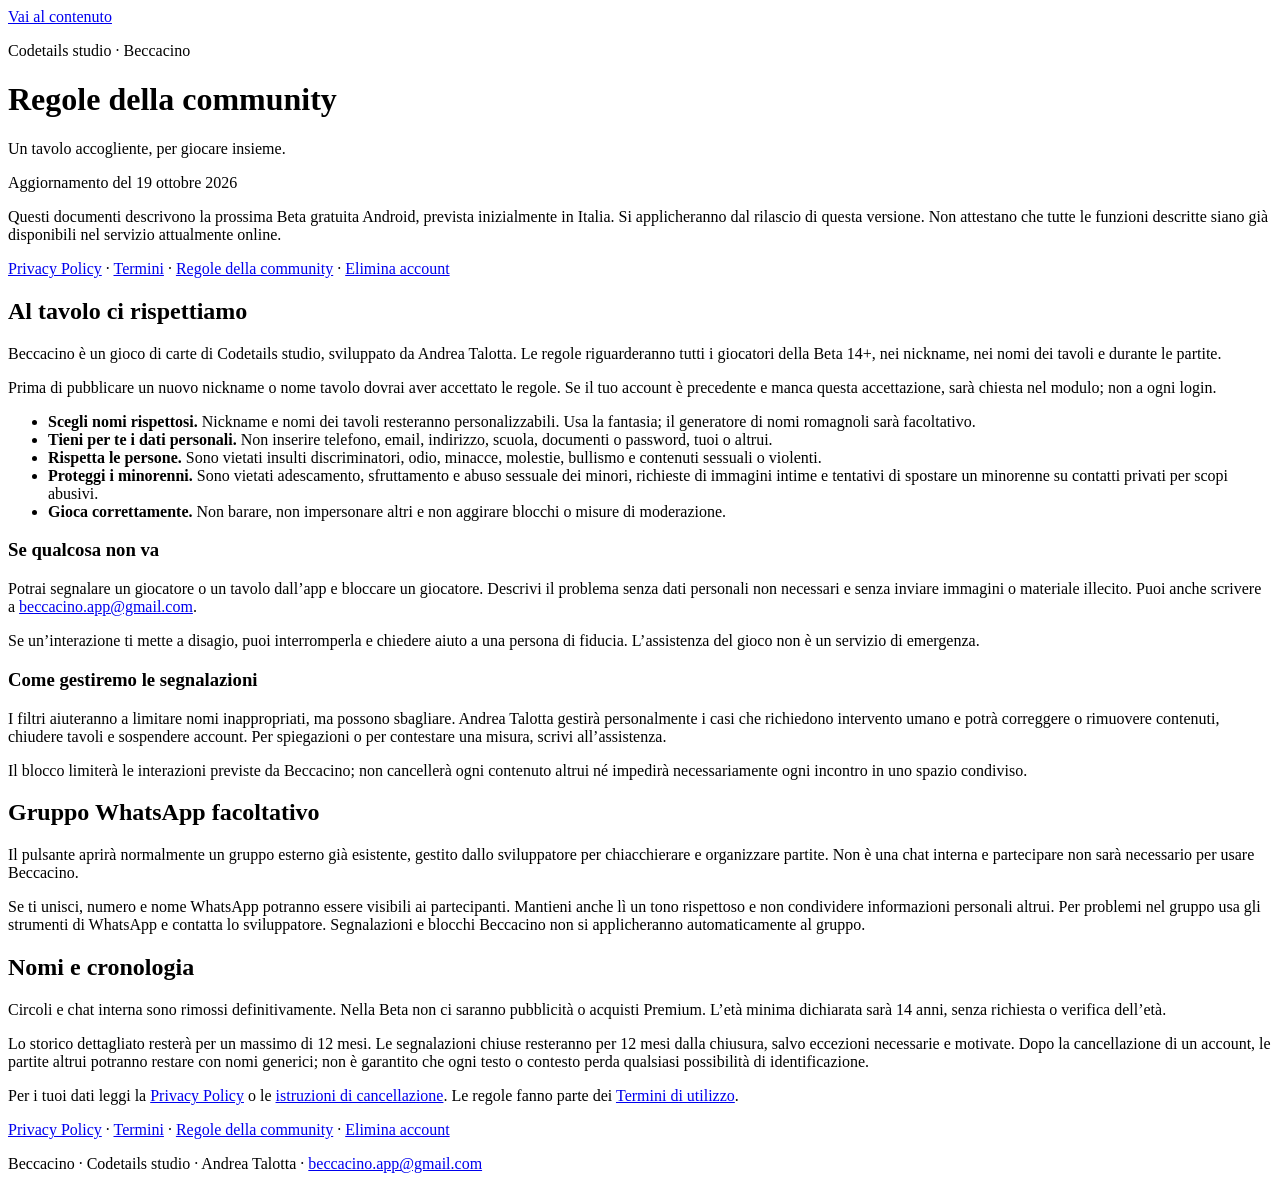
==== community.html @ 6ca405fb "Add community.html to Beccacino legal site" ====
<!doctype html>
<html lang="it">
<head>
  <meta charset="utf-8">
  <meta name="viewport" content="width=device-width, initial-scale=1">
  <meta name="description" content="Un tavolo accogliente, per giocare insieme.">
  <meta name="referrer" content="no-referrer">
  <meta http-equiv="Content-Security-Policy" content="default-src 'none'; style-src 'self'; base-uri 'none'; form-action 'none'">
  <title>Regole della community — Beccacino</title>
  <link rel="stylesheet" href="styles.css">
</head>
<body>
  <a class="skip" href="#contenuto">Vai al contenuto</a>
  <header>
    <p class="eyebrow">Codetails studio · Beccacino</p>
    <h1>Regole della community</h1>
    <p>Un tavolo accogliente, per giocare insieme.</p>
    <p>Aggiornamento del <time datetime="2026-10-19">19 ottobre 2026</time></p>
  </header>
  <main id="contenuto" tabindex="-1">
    <aside class="notice" aria-label="Versione del servizio"><p>Questi documenti descrivono la prossima Beta gratuita Android, prevista inizialmente in Italia. Si applicheranno dal rilascio di questa versione. Non attestano che tutte le funzioni descritte siano già disponibili nel servizio attualmente online.</p></aside>
    <nav aria-label="Documenti di Beccacino"><a href="index.html">Privacy Policy</a> · <a href="terms.html">Termini</a> · <a href="community.html">Regole della community</a> · <a href="delete-account.html">Elimina account</a></nav>
    <section aria-labelledby="regole">
      <h2 id="regole">Al tavolo ci rispettiamo</h2>
      <p>Beccacino è un gioco di carte di Codetails studio, sviluppato da Andrea Talotta. Le regole riguarderanno tutti i giocatori della Beta 14+, nei nickname, nei nomi dei tavoli e durante le partite.</p>
      <p>Prima di pubblicare un nuovo nickname o nome tavolo dovrai aver accettato le regole. Se il tuo account è precedente e manca questa accettazione, sarà chiesta nel modulo; non a ogni login.</p>
      <ul>
        <li><strong>Scegli nomi rispettosi.</strong> Nickname e nomi dei tavoli resteranno personalizzabili. Usa la fantasia; il generatore di nomi romagnoli sarà facoltativo.</li>
        <li><strong>Tieni per te i dati personali.</strong> Non inserire telefono, email, indirizzo, scuola, documenti o password, tuoi o altrui.</li>
        <li><strong>Rispetta le persone.</strong> Sono vietati insulti discriminatori, odio, minacce, molestie, bullismo e contenuti sessuali o violenti.</li>
        <li><strong>Proteggi i minorenni.</strong> Sono vietati adescamento, sfruttamento e abuso sessuale dei minori, richieste di immagini intime e tentativi di spostare un minorenne su contatti privati per scopi abusivi.</li>
        <li><strong>Gioca correttamente.</strong> Non barare, non impersonare altri e non aggirare blocchi o misure di moderazione.</li>
      </ul>
      <h3>Se qualcosa non va</h3>
      <p>Potrai segnalare un giocatore o un tavolo dall’app e bloccare un giocatore. Descrivi il problema senza dati personali non necessari e senza inviare immagini o materiale illecito. Puoi anche scrivere a <a href="mailto:beccacino.app@gmail.com">beccacino.app@gmail.com</a>.</p>
      <p>Se un’interazione ti mette a disagio, puoi interromperla e chiedere aiuto a una persona di fiducia. L’assistenza del gioco non è un servizio di emergenza.</p>
      <h3>Come gestiremo le segnalazioni</h3>
      <p>I filtri aiuteranno a limitare nomi inappropriati, ma possono sbagliare. Andrea Talotta gestirà personalmente i casi che richiedono intervento umano e potrà correggere o rimuovere contenuti, chiudere tavoli e sospendere account. Per spiegazioni o per contestare una misura, scrivi all’assistenza.</p>
      <p>Il blocco limiterà le interazioni previste da Beccacino; non cancellerà ogni contenuto altrui né impedirà necessariamente ogni incontro in uno spazio condiviso.</p>
    </section>
    <section aria-labelledby="whatsapp">
      <h2 id="whatsapp">Gruppo WhatsApp facoltativo</h2>
      <p>Il pulsante aprirà normalmente un gruppo esterno già esistente, gestito dallo sviluppatore per chiacchierare e organizzare partite. Non è una chat interna e partecipare non sarà necessario per usare Beccacino.</p>
      <p>Se ti unisci, numero e nome WhatsApp potranno essere visibili ai partecipanti. Mantieni anche lì un tono rispettoso e non condividere informazioni personali altrui. Per problemi nel gruppo usa gli strumenti di WhatsApp e contatta lo sviluppatore. Segnalazioni e blocchi Beccacino non si applicheranno automaticamente al gruppo.</p>
    </section>
    <section aria-labelledby="privacy-community">
      <h2 id="privacy-community">Nomi e cronologia</h2>
      <p>Circoli e chat interna sono rimossi definitivamente. Nella Beta non ci saranno pubblicità o acquisti Premium. L’età minima dichiarata sarà 14 anni, senza richiesta o verifica dell’età.</p>
      <p>Lo storico dettagliato resterà per un massimo di 12 mesi. Le segnalazioni chiuse resteranno per 12 mesi dalla chiusura, salvo eccezioni necessarie e motivate. Dopo la cancellazione di un account, le partite altrui potranno restare con nomi generici; non è garantito che ogni testo o contesto perda qualsiasi possibilità di identificazione.</p>
      <p>Per i tuoi dati leggi la <a href="index.html">Privacy Policy</a> o le <a href="delete-account.html">istruzioni di cancellazione</a>. Le regole fanno parte dei <a href="terms.html">Termini di utilizzo</a>.</p>
    </section>

  </main>
  <footer>
    <p><a href="index.html">Privacy Policy</a> · <a href="terms.html">Termini</a> · <a href="community.html">Regole della community</a> · <a href="delete-account.html">Elimina account</a></p>
    <p>Beccacino · Codetails studio · Andrea Talotta · <a href="mailto:beccacino.app@gmail.com">beccacino.app@gmail.com</a></p>
  </footer>
</body>
</html>
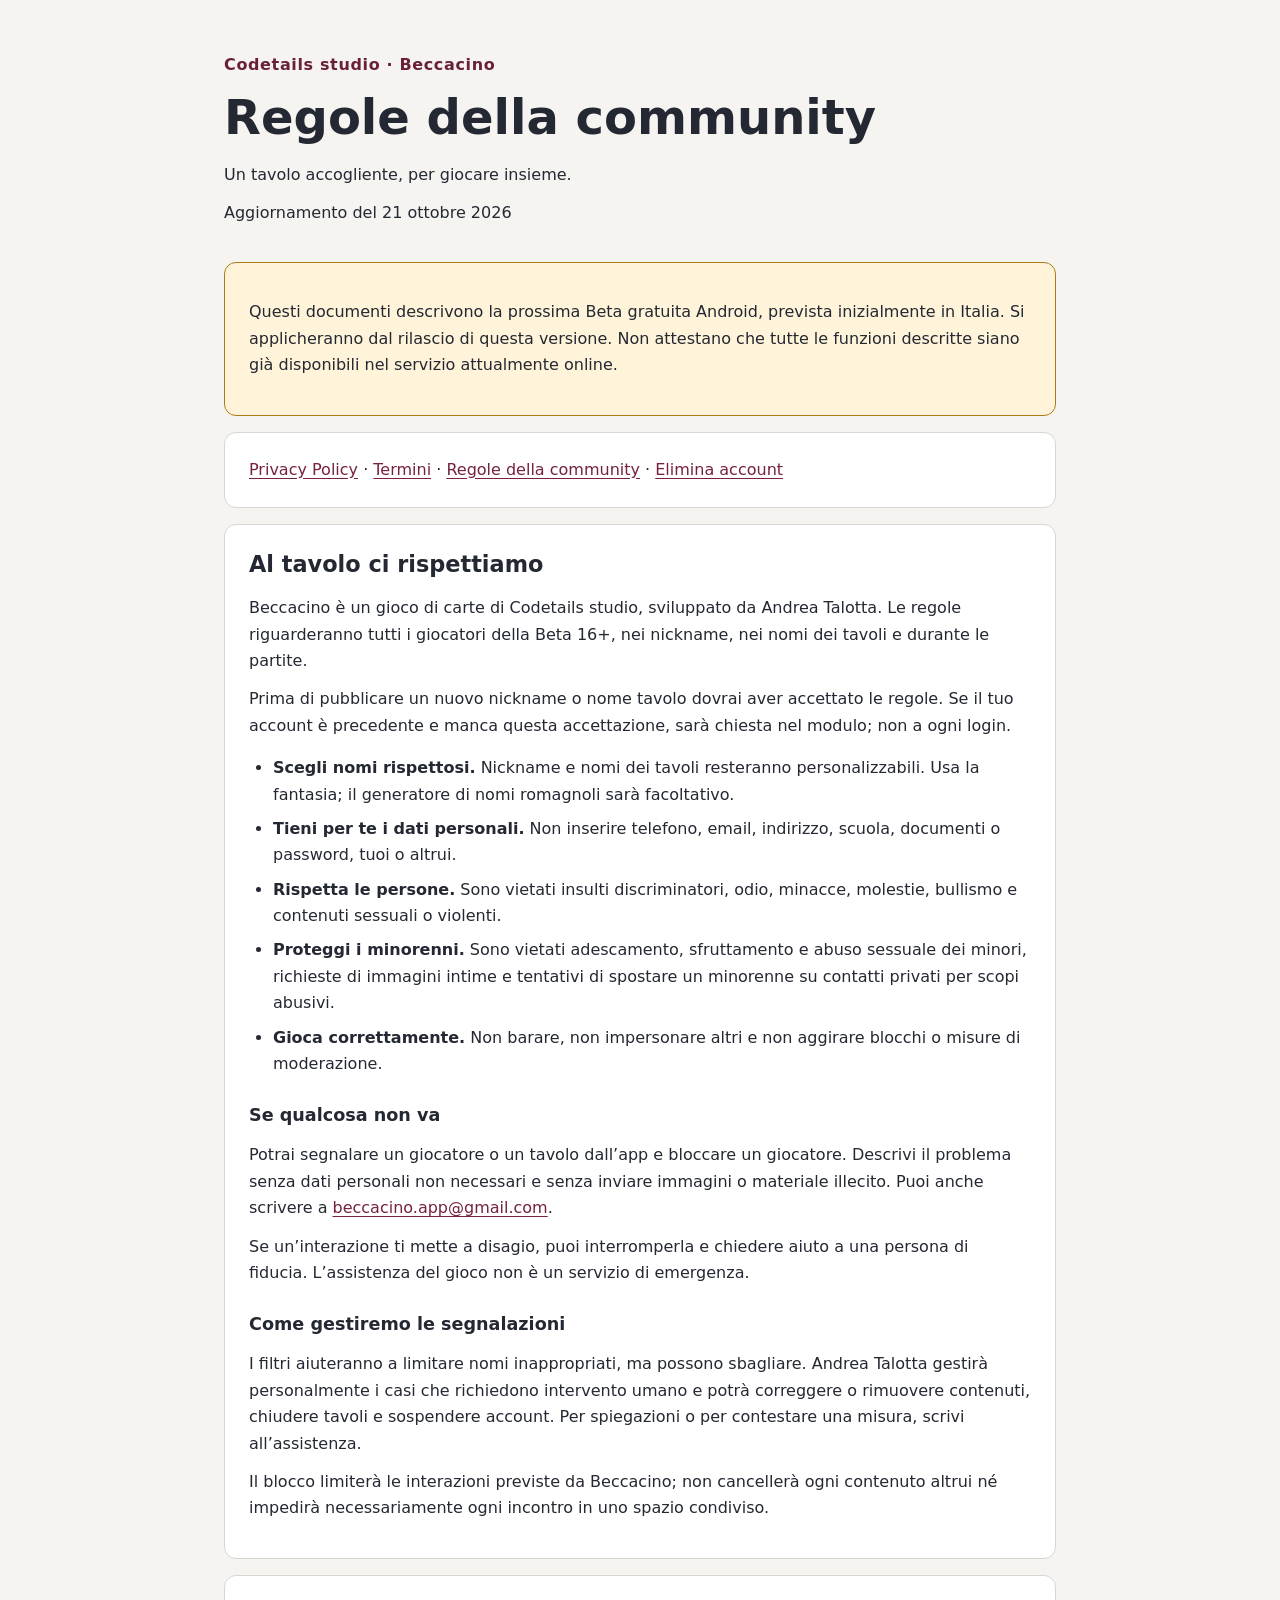
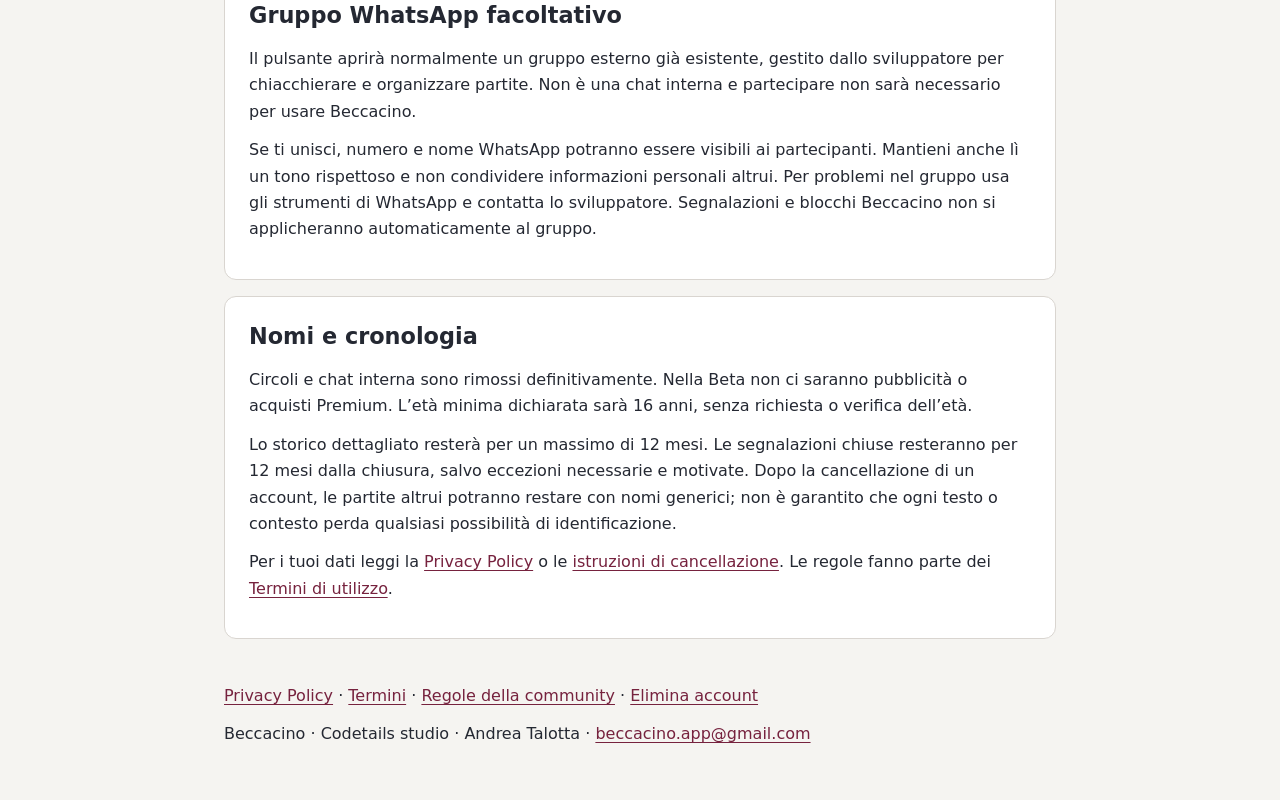
==== commit 8009efc9: "Allinea i documenti pubblici alla Beta Android 16+" ====
--- a/community.html
+++ b/community.html
@@ -15,14 +15,14 @@
     <p class="eyebrow">Codetails studio · Beccacino</p>
     <h1>Regole della community</h1>
     <p>Un tavolo accogliente, per giocare insieme.</p>
-    <p>Aggiornamento del <time datetime="2026-10-19">19 ottobre 2026</time></p>
+    <p>Aggiornamento del <time datetime="2026-10-21">21 ottobre 2026</time></p>
   </header>
   <main id="contenuto" tabindex="-1">
     <aside class="notice" aria-label="Versione del servizio"><p>Questi documenti descrivono la prossima Beta gratuita Android, prevista inizialmente in Italia. Si applicheranno dal rilascio di questa versione. Non attestano che tutte le funzioni descritte siano già disponibili nel servizio attualmente online.</p></aside>
     <nav aria-label="Documenti di Beccacino"><a href="index.html">Privacy Policy</a> · <a href="terms.html">Termini</a> · <a href="community.html">Regole della community</a> · <a href="delete-account.html">Elimina account</a></nav>
     <section aria-labelledby="regole">
       <h2 id="regole">Al tavolo ci rispettiamo</h2>
-      <p>Beccacino è un gioco di carte di Codetails studio, sviluppato da Andrea Talotta. Le regole riguarderanno tutti i giocatori della Beta 14+, nei nickname, nei nomi dei tavoli e durante le partite.</p>
+      <p>Beccacino è un gioco di carte di Codetails studio, sviluppato da Andrea Talotta. Le regole riguarderanno tutti i giocatori della Beta 16+, nei nickname, nei nomi dei tavoli e durante le partite.</p>
       <p>Prima di pubblicare un nuovo nickname o nome tavolo dovrai aver accettato le regole. Se il tuo account è precedente e manca questa accettazione, sarà chiesta nel modulo; non a ogni login.</p>
       <ul>
         <li><strong>Scegli nomi rispettosi.</strong> Nickname e nomi dei tavoli resteranno personalizzabili. Usa la fantasia; il generatore di nomi romagnoli sarà facoltativo.</li>
@@ -45,7 +45,7 @@
     </section>
     <section aria-labelledby="privacy-community">
       <h2 id="privacy-community">Nomi e cronologia</h2>
-      <p>Circoli e chat interna sono rimossi definitivamente. Nella Beta non ci saranno pubblicità o acquisti Premium. L’età minima dichiarata sarà 14 anni, senza richiesta o verifica dell’età.</p>
+      <p>Circoli e chat interna sono rimossi definitivamente. Nella Beta non ci saranno pubblicità o acquisti Premium. L’età minima dichiarata sarà 16 anni, senza richiesta o verifica dell’età.</p>
       <p>Lo storico dettagliato resterà per un massimo di 12 mesi. Le segnalazioni chiuse resteranno per 12 mesi dalla chiusura, salvo eccezioni necessarie e motivate. Dopo la cancellazione di un account, le partite altrui potranno restare con nomi generici; non è garantito che ogni testo o contesto perda qualsiasi possibilità di identificazione.</p>
       <p>Per i tuoi dati leggi la <a href="index.html">Privacy Policy</a> o le <a href="delete-account.html">istruzioni di cancellazione</a>. Le regole fanno parte dei <a href="terms.html">Termini di utilizzo</a>.</p>
     </section>
--- a/styles.css
+++ b/styles.css
@@ -0,0 +1,27 @@
+:root { color-scheme: light; font-family: system-ui, -apple-system, "Segoe UI", sans-serif; color: #242832; background: #f5f4f1; line-height: 1.65; }
+* { box-sizing: border-box; }
+body { margin: 0; }
+header, main, footer { width: min(100% - 2rem, 52rem); margin-inline: auto; }
+header { padding-block: 2.5rem 1.5rem; }
+.eyebrow { color: #692137; font-weight: 700; letter-spacing: .04em; }
+h1 { font-size: clamp(2rem, 7vw, 3rem); line-height: 1.15; margin-block: .5rem 1rem; }
+h2 { font-size: 1.4rem; line-height: 1.35; margin-block: 0 1rem; }
+h3 { font-size: 1.1rem; margin-block: 1.5rem .5rem; }
+p { margin-block: .75rem; }
+a { color: #76223e; text-underline-offset: .18em; overflow-wrap: anywhere; }
+a:hover { text-decoration-thickness: .15em; }
+:focus-visible { outline: 3px solid #146c9c; outline-offset: 4px; }
+nav, section, aside { background: #fff; border: 1px solid #d9d5d0; border-radius: .75rem; padding: 1.5rem; margin-block-end: 1rem; }
+section { scroll-margin-top: 1rem; }
+li + li { margin-top: .5rem; }
+ol, ul { padding-inline-start: 1.5rem; }
+dt { font-weight: 700; margin-block-start: 1.25rem; }
+dd { margin-inline-start: 0; margin-block-start: .4rem; }
+.notice { background: #fff4d9; border-color: #ad7a19; }
+.pending { border-inline-start: 3px solid #ad7a19; padding-inline-start: .85rem; }
+code { overflow-wrap: anywhere; font-size: .95em; }
+footer { padding-block: 1rem 2.5rem; }
+.skip { position: absolute; top: -8rem; left: 1rem; padding: .75rem; background: white; z-index: 1; }
+.skip:focus { top: .5rem; }
+@media (max-width: 420px) { nav, section, aside { padding: 1rem; } header { padding-block-start: 1.5rem; } }
+@media print { :root { background: #fff; color: #000; font-size: 10pt; } header, main, footer { width: 100%; } nav, .skip { display: none; } section, aside { border: 0; padding: 0; } h2, h3, dt { break-after: avoid; } a { color: inherit; } }
